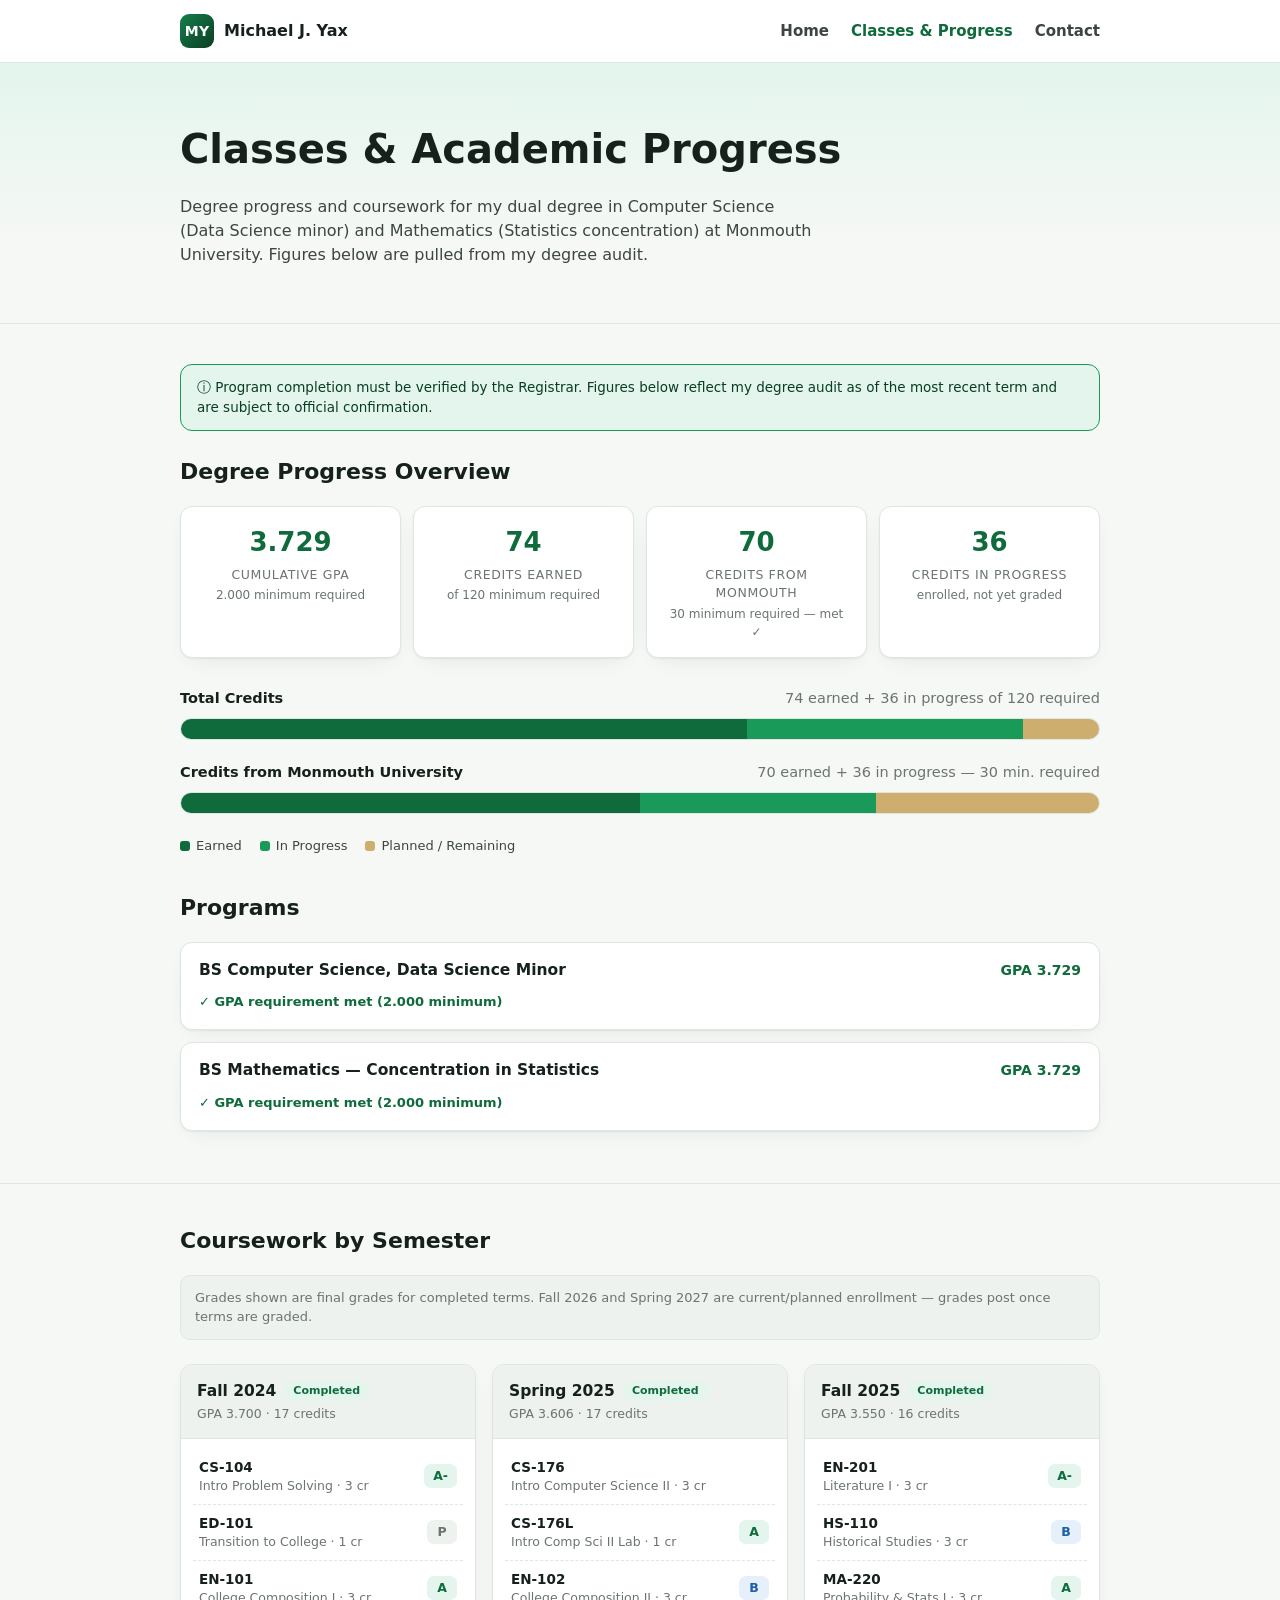
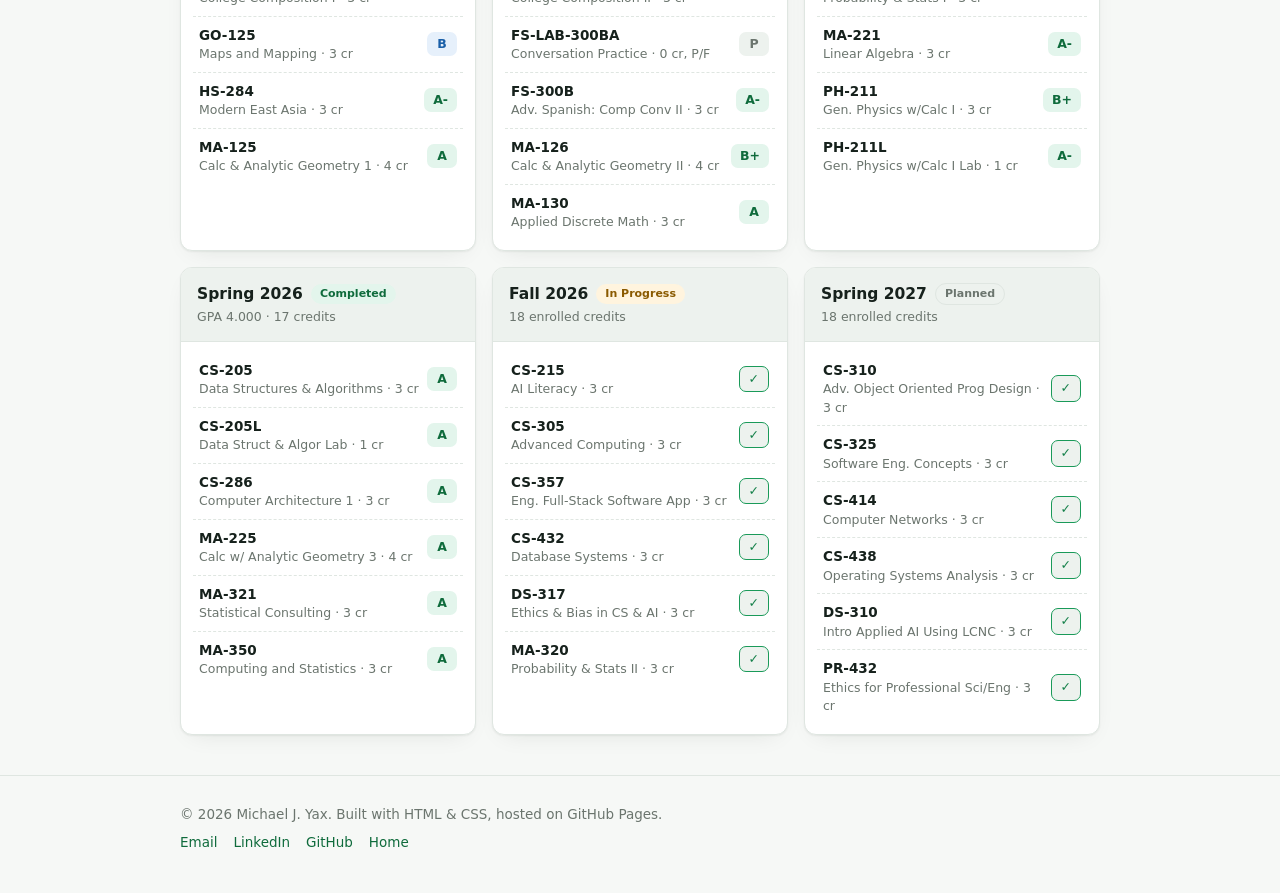
==== classes.html @ 033274b9 "Add resume-style about-me site: home page and classes/progress page" ====
<!DOCTYPE html>
<html lang="en">
<head>
<meta charset="UTF-8">
<meta name="viewport" content="width=device-width, initial-scale=1.0">
<title>Classes & Progress — Michael J. Yax</title>
<meta name="description" content="Coursework, grades, and degree progress for Michael J. Yax at Monmouth University.">
<link rel="icon" href="data:image/svg+xml,%3Csvg xmlns='http://www.w3.org/2000/svg' viewBox='0 0 32 32'%3E%3Crect width='32' height='32' rx='7' fill='%230f6b3c'/%3E%3Ctext x='16' y='22' font-size='15' font-family='Segoe UI,Arial' font-weight='700' fill='white' text-anchor='middle'%3EMY%3C/text%3E%3C/svg%3E">
<link rel="stylesheet" href="styles.css">
</head>
<body>

<header class="site">
  <nav class="nav">
    <a class="brand" href="index.html">
      <span class="mono">MY</span>
      Michael J. Yax
    </a>
    <button class="navtoggle" id="navToggle" aria-label="Toggle menu" aria-expanded="false">☰</button>
    <div class="navlinks" id="navLinks">
      <a href="index.html">Home</a>
      <a href="classes.html" class="active">Classes &amp; Progress</a>
      <a href="mailto:myax7295@gmail.com">Contact</a>
    </div>
  </nav>
</header>

<section class="hero">
  <div class="wrap">
    <h1>Classes &amp; Academic Progress</h1>
    <p class="lead">Degree progress and coursework for my dual degree in Computer Science (Data Science minor) and Mathematics (Statistics concentration) at Monmouth University. Figures below are pulled from my degree audit.</p>
  </div>
</section>

<section class="block">
  <div class="wrap">
    <div class="verify-banner">
      ⓘ Program completion must be verified by the Registrar. Figures below reflect my degree audit as of the most recent term and are subject to official confirmation.
    </div>

    <h2>Degree Progress Overview</h2>

    <div class="stat-grid">
      <div class="stat-card">
        <div class="num">3.729</div>
        <div class="lab">Cumulative GPA</div>
        <div class="sub">2.000 minimum required</div>
      </div>
      <div class="stat-card">
        <div class="num">74</div>
        <div class="lab">Credits Earned</div>
        <div class="sub">of 120 minimum required</div>
      </div>
      <div class="stat-card">
        <div class="num">70</div>
        <div class="lab">Credits from Monmouth</div>
        <div class="sub">30 minimum required — met ✓</div>
      </div>
      <div class="stat-card">
        <div class="num">36</div>
        <div class="lab">Credits In Progress</div>
        <div class="sub">enrolled, not yet graded</div>
      </div>
    </div>

    <div class="progress-block">
      <div class="plabel">
        <span class="name">Total Credits</span>
        <span class="stat">74 earned + 36 in progress of 120 required</span>
      </div>
      <div class="progress-track">
        <div class="progress-seg earned" data-target="61.7" style="width:0"></div>
        <div class="progress-seg inprogress" data-target="30" style="width:0"></div>
        <div class="progress-seg needed" data-target="8.3" style="width:0"></div>
      </div>
    </div>

    <div class="progress-block">
      <div class="plabel">
        <span class="name">Credits from Monmouth University</span>
        <span class="stat">70 earned + 36 in progress — 30 min. required</span>
      </div>
      <div class="progress-track">
        <div class="progress-seg earned" data-target="50" style="width:0"></div>
        <div class="progress-seg inprogress" data-target="25.7" style="width:0"></div>
        <div class="progress-seg needed" data-target="24.3" style="width:0"></div>
      </div>
    </div>

    <div class="legend">
      <span class="earned"><span class="dot"></span>Earned</span>
      <span class="inprogress"><span class="dot"></span>In Progress</span>
      <span class="needed"><span class="dot"></span>Planned / Remaining</span>
    </div>

    <h2 style="margin-top:36px;">Programs</h2>
    <div class="program-card">
      <div class="row-top">
        <span class="pname">BS Computer Science, Data Science Minor</span>
        <span class="pgpa">GPA 3.729</span>
      </div>
      <div class="met">✓ GPA requirement met (2.000 minimum)</div>
    </div>
    <div class="program-card">
      <div class="row-top">
        <span class="pname">BS Mathematics — Concentration in Statistics</span>
        <span class="pgpa">GPA 3.729</span>
      </div>
      <div class="met">✓ GPA requirement met (2.000 minimum)</div>
    </div>
  </div>
</section>

<section class="block">
  <div class="wrap">
    <h2>Coursework by Semester</h2>
    <p class="note">Grades shown are final grades for completed terms. Fall 2026 and Spring 2027 are current/planned enrollment — grades post once terms are graded.</p>

    <div class="term-grid" id="termGrid">

      <div class="term-card">
        <div class="term-head">
          <span class="term-name">Fall 2024</span><span class="term-status done">Completed</span>
          <div class="term-meta">GPA 3.700 · 17 credits</div>
        </div>
        <ul class="course-list">
          <li class="course-item"><div class="cinfo"><span class="ccode">CS-104</span><span class="cname">Intro Problem Solving · 3 cr</span></div><span class="grade">A-</span></li>
          <li class="course-item"><div class="cinfo"><span class="ccode">ED-101</span><span class="cname">Transition to College · 1 cr</span></div><span class="grade pass">P</span></li>
          <li class="course-item"><div class="cinfo"><span class="ccode">EN-101</span><span class="cname">College Composition I · 3 cr</span></div><span class="grade">A</span></li>
          <li class="course-item"><div class="cinfo"><span class="ccode">GO-125</span><span class="cname">Maps and Mapping · 3 cr</span></div><span class="grade b">B</span></li>
          <li class="course-item"><div class="cinfo"><span class="ccode">HS-284</span><span class="cname">Modern East Asia · 3 cr</span></div><span class="grade">A-</span></li>
          <li class="course-item"><div class="cinfo"><span class="ccode">MA-125</span><span class="cname">Calc &amp; Analytic Geometry 1 · 4 cr</span></div><span class="grade">A</span></li>
        </ul>
      </div>

      <div class="term-card">
        <div class="term-head">
          <span class="term-name">Spring 2025</span><span class="term-status done">Completed</span>
          <div class="term-meta">GPA 3.606 · 17 credits</div>
        </div>
        <ul class="course-list">
          <li class="course-item"><div class="cinfo"><span class="ccode">CS-176</span><span class="cname">Intro Computer Science II · 3 cr</span></div></li>
          <li class="course-item"><div class="cinfo"><span class="ccode">CS-176L</span><span class="cname">Intro Comp Sci II Lab · 1 cr</span></div><span class="grade">A</span></li>
          <li class="course-item"><div class="cinfo"><span class="ccode">EN-102</span><span class="cname">College Composition II · 3 cr</span></div><span class="grade b">B</span></li>
          <li class="course-item"><div class="cinfo"><span class="ccode">FS-LAB-300BA</span><span class="cname">Conversation Practice · 0 cr, P/F</span></div><span class="grade pass">P</span></li>
          <li class="course-item"><div class="cinfo"><span class="ccode">FS-300B</span><span class="cname">Adv. Spanish: Comp Conv II · 3 cr</span></div><span class="grade">A-</span></li>
          <li class="course-item"><div class="cinfo"><span class="ccode">MA-126</span><span class="cname">Calc &amp; Analytic Geometry II · 4 cr</span></div><span class="grade">B+</span></li>
          <li class="course-item"><div class="cinfo"><span class="ccode">MA-130</span><span class="cname">Applied Discrete Math · 3 cr</span></div><span class="grade">A</span></li>
        </ul>
      </div>

      <div class="term-card">
        <div class="term-head">
          <span class="term-name">Fall 2025</span><span class="term-status done">Completed</span>
          <div class="term-meta">GPA 3.550 · 16 credits</div>
        </div>
        <ul class="course-list">
          <li class="course-item"><div class="cinfo"><span class="ccode">EN-201</span><span class="cname">Literature I · 3 cr</span></div><span class="grade">A-</span></li>
          <li class="course-item"><div class="cinfo"><span class="ccode">HS-110</span><span class="cname">Historical Studies · 3 cr</span></div><span class="grade b">B</span></li>
          <li class="course-item"><div class="cinfo"><span class="ccode">MA-220</span><span class="cname">Probability &amp; Stats I · 3 cr</span></div><span class="grade">A</span></li>
          <li class="course-item"><div class="cinfo"><span class="ccode">MA-221</span><span class="cname">Linear Algebra · 3 cr</span></div><span class="grade">A-</span></li>
          <li class="course-item"><div class="cinfo"><span class="ccode">PH-211</span><span class="cname">Gen. Physics w/Calc I · 3 cr</span></div><span class="grade">B+</span></li>
          <li class="course-item"><div class="cinfo"><span class="ccode">PH-211L</span><span class="cname">Gen. Physics w/Calc I Lab · 1 cr</span></div><span class="grade">A-</span></li>
        </ul>
      </div>

      <div class="term-card">
        <div class="term-head">
          <span class="term-name">Spring 2026</span><span class="term-status done">Completed</span>
          <div class="term-meta">GPA 4.000 · 17 credits</div>
        </div>
        <ul class="course-list">
          <li class="course-item"><div class="cinfo"><span class="ccode">CS-205</span><span class="cname">Data Structures &amp; Algorithms · 3 cr</span></div><span class="grade">A</span></li>
          <li class="course-item"><div class="cinfo"><span class="ccode">CS-205L</span><span class="cname">Data Struct &amp; Algor Lab · 1 cr</span></div><span class="grade">A</span></li>
          <li class="course-item"><div class="cinfo"><span class="ccode">CS-286</span><span class="cname">Computer Architecture 1 · 3 cr</span></div><span class="grade">A</span></li>
          <li class="course-item"><div class="cinfo"><span class="ccode">MA-225</span><span class="cname">Calc w/ Analytic Geometry 3 · 4 cr</span></div><span class="grade">A</span></li>
          <li class="course-item"><div class="cinfo"><span class="ccode">MA-321</span><span class="cname">Statistical Consulting · 3 cr</span></div><span class="grade">A</span></li>
          <li class="course-item"><div class="cinfo"><span class="ccode">MA-350</span><span class="cname">Computing and Statistics · 3 cr</span></div><span class="grade">A</span></li>
        </ul>
      </div>

      <div class="term-card">
        <div class="term-head">
          <span class="term-name">Fall 2026</span><span class="term-status progress">In Progress</span>
          <div class="term-meta">18 enrolled credits</div>
        </div>
        <ul class="course-list">
          <li class="course-item"><div class="cinfo"><span class="ccode">CS-215</span><span class="cname">AI Literacy · 3 cr</span></div><span class="grade enrolled">✓</span></li>
          <li class="course-item"><div class="cinfo"><span class="ccode">CS-305</span><span class="cname">Advanced Computing · 3 cr</span></div><span class="grade enrolled">✓</span></li>
          <li class="course-item"><div class="cinfo"><span class="ccode">CS-357</span><span class="cname">Eng. Full-Stack Software App · 3 cr</span></div><span class="grade enrolled">✓</span></li>
          <li class="course-item"><div class="cinfo"><span class="ccode">CS-432</span><span class="cname">Database Systems · 3 cr</span></div><span class="grade enrolled">✓</span></li>
          <li class="course-item"><div class="cinfo"><span class="ccode">DS-317</span><span class="cname">Ethics &amp; Bias in CS &amp; AI · 3 cr</span></div><span class="grade enrolled">✓</span></li>
          <li class="course-item"><div class="cinfo"><span class="ccode">MA-320</span><span class="cname">Probability &amp; Stats II · 3 cr</span></div><span class="grade enrolled">✓</span></li>
        </ul>
      </div>

      <div class="term-card">
        <div class="term-head">
          <span class="term-name">Spring 2027</span><span class="term-status planned">Planned</span>
          <div class="term-meta">18 enrolled credits</div>
        </div>
        <ul class="course-list">
          <li class="course-item"><div class="cinfo"><span class="ccode">CS-310</span><span class="cname">Adv. Object Oriented Prog Design · 3 cr</span></div><span class="grade enrolled">✓</span></li>
          <li class="course-item"><div class="cinfo"><span class="ccode">CS-325</span><span class="cname">Software Eng. Concepts · 3 cr</span></div><span class="grade enrolled">✓</span></li>
          <li class="course-item"><div class="cinfo"><span class="ccode">CS-414</span><span class="cname">Computer Networks · 3 cr</span></div><span class="grade enrolled">✓</span></li>
          <li class="course-item"><div class="cinfo"><span class="ccode">CS-438</span><span class="cname">Operating Systems Analysis · 3 cr</span></div><span class="grade enrolled">✓</span></li>
          <li class="course-item"><div class="cinfo"><span class="ccode">DS-310</span><span class="cname">Intro Applied AI Using LCNC · 3 cr</span></div><span class="grade enrolled">✓</span></li>
          <li class="course-item"><div class="cinfo"><span class="ccode">PR-432</span><span class="cname">Ethics for Professional Sci/Eng · 3 cr</span></div><span class="grade enrolled">✓</span></li>
        </ul>
      </div>

    </div>
  </div>
</section>

<footer class="site">
  <div class="wrap">
    <div>© <span id="year"></span> Michael J. Yax. Built with HTML &amp; CSS, hosted on GitHub Pages.</div>
    <div class="flinks">
      <a href="mailto:myax7295@gmail.com">Email</a>
      <a href="https://www.linkedin.com/in/myax/" target="_blank" rel="noopener">LinkedIn</a>
      <a href="https://github.com/MiK32000" target="_blank" rel="noopener">GitHub</a>
      <a href="index.html">Home</a>
    </div>
  </div>
</footer>

<script src="script.js"></script>
</body>
</html>
---- styles.css ----
:root {
  --green-900: #0b3d24;
  --green-700: #0f6b3c;
  --green-600: #15804a;
  --green-500: #1a9a59;
  --green-100: #e3f5ec;
  --tan-400: #cdae6f;
  --ink-900: #16211c;
  --ink-700: #3c463f;
  --ink-500: #6b756e;
  --paper-0: #ffffff;
  --paper-50: #f6f8f6;
  --paper-100: #edf2ee;
  --border: #dfe6e1;
  --radius: 12px;
  --shadow: 0 1px 2px rgba(16, 33, 22, 0.06), 0 8px 24px -12px rgba(16, 33, 22, 0.12);
  --max-w: 960px;
}

@media (prefers-color-scheme: dark) {
  :root {
    --green-100: #123123;
    --ink-900: #eef3ef;
    --ink-700: #c7d1cb;
    --ink-500: #93a099;
    --paper-0: #10160f;
    --paper-50: #141c13;
    --paper-100: #1a231a;
    --border: #263229;
    --shadow: 0 1px 2px rgba(0, 0, 0, 0.3), 0 8px 24px -12px rgba(0, 0, 0, 0.5);
  }
}

* { box-sizing: border-box; }
html { scroll-behavior: smooth; }

body {
  margin: 0;
  font-family: "Segoe UI", system-ui, -apple-system, Roboto, Helvetica, Arial, sans-serif;
  background: var(--paper-50);
  color: var(--ink-900);
  line-height: 1.5;
  -webkit-font-smoothing: antialiased;
}

a { color: var(--green-700); text-decoration: none; }
a:hover { text-decoration: underline; }

img { max-width: 100%; }

.wrap {
  max-width: var(--max-w);
  margin: 0 auto;
  padding: 0 20px;
}

/* Header / Nav */
header.site {
  position: sticky;
  top: 0;
  z-index: 20;
  background: var(--paper-0);
  border-bottom: 1px solid var(--border);
}

.nav {
  display: flex;
  align-items: center;
  justify-content: space-between;
  padding: 14px 20px;
  max-width: var(--max-w);
  margin: 0 auto;
}

.brand {
  display: flex;
  align-items: center;
  gap: 10px;
  font-weight: 700;
  color: var(--ink-900);
}

.brand .mono {
  width: 34px;
  height: 34px;
  border-radius: 9px;
  background: linear-gradient(135deg, var(--green-600), var(--green-900));
  color: #fff;
  display: flex;
  align-items: center;
  justify-content: center;
  font-size: 14px;
  letter-spacing: 0.02em;
}

.navlinks {
  display: flex;
  gap: 22px;
  align-items: center;
}

.navlinks a {
  color: var(--ink-700);
  font-weight: 600;
  font-size: 15px;
}

.navlinks a.active { color: var(--green-700); }

.navtoggle {
  display: none;
  background: none;
  border: 1px solid var(--border);
  border-radius: 8px;
  padding: 8px 10px;
  cursor: pointer;
  color: var(--ink-900);
}

@media (max-width: 640px) {
  .navtoggle { display: inline-flex; }
  .navlinks {
    position: absolute;
    top: 60px;
    right: 20px;
    left: 20px;
    background: var(--paper-0);
    border: 1px solid var(--border);
    border-radius: var(--radius);
    box-shadow: var(--shadow);
    flex-direction: column;
    align-items: flex-start;
    padding: 14px 18px;
    gap: 14px;
    display: none;
  }
  .navlinks.open { display: flex; }
}

/* Hero */
.hero {
  padding: 56px 0 40px;
  border-bottom: 1px solid var(--border);
  background: linear-gradient(180deg, var(--green-100), transparent 70%);
}

.hero h1 {
  font-size: clamp(28px, 5vw, 40px);
  margin: 0 0 6px;
  color: var(--ink-900);
}

.hero .subtitle {
  font-size: 18px;
  color: var(--green-700);
  font-weight: 600;
  margin: 0 0 16px;
}

.hero p.lead {
  max-width: 640px;
  color: var(--ink-700);
  font-size: 16px;
}

.facts {
  display: grid;
  grid-template-columns: repeat(auto-fit, minmax(180px, 1fr));
  gap: 12px;
  margin: 26px 0 22px;
}

.fact {
  background: var(--paper-0);
  border: 1px solid var(--border);
  border-radius: var(--radius);
  padding: 14px 16px;
  box-shadow: var(--shadow);
}

.fact .k {
  font-size: 12px;
  text-transform: uppercase;
  letter-spacing: 0.06em;
  color: var(--ink-500);
  margin-bottom: 4px;
}

.fact .v {
  font-size: 15px;
  font-weight: 700;
  color: var(--ink-900);
}

.linkrow {
  display: flex;
  flex-wrap: wrap;
  gap: 10px;
  margin-top: 8px;
}

.pill {
  display: inline-flex;
  align-items: center;
  gap: 8px;
  padding: 9px 16px;
  border-radius: 999px;
  border: 1px solid var(--border);
  background: var(--paper-0);
  color: var(--ink-900);
  font-weight: 600;
  font-size: 14px;
  box-shadow: var(--shadow);
}

.pill:hover { border-color: var(--green-600); text-decoration: none; }

.pill.primary {
  background: var(--green-700);
  border-color: var(--green-700);
  color: #fff;
}

/* Sections */
section.block {
  padding: 40px 0;
  border-bottom: 1px solid var(--border);
}

section.block h2 {
  font-size: 22px;
  margin: 0 0 18px;
  color: var(--ink-900);
}

.badges {
  display: flex;
  flex-wrap: wrap;
  gap: 8px;
}

.badge {
  background: var(--paper-100);
  border: 1px solid var(--border);
  color: var(--ink-700);
  padding: 7px 13px;
  border-radius: 999px;
  font-size: 13.5px;
  font-weight: 600;
}

/* Experience cards */
.card {
  background: var(--paper-0);
  border: 1px solid var(--border);
  border-radius: var(--radius);
  padding: 18px 20px;
  box-shadow: var(--shadow);
  margin-bottom: 14px;
}

.card .row-top {
  display: flex;
  justify-content: space-between;
  align-items: baseline;
  flex-wrap: wrap;
  gap: 6px;
  margin-bottom: 4px;
}

.card .title { font-weight: 700; font-size: 16px; color: var(--ink-900); }
.card .org { color: var(--green-700); font-weight: 600; font-size: 14px; }
.card .dates { color: var(--ink-500); font-size: 13.5px; white-space: nowrap; }
.card ul { margin: 8px 0 0; padding-left: 18px; color: var(--ink-700); font-size: 14.5px; }
.card ul li { margin-bottom: 3px; }

.edu-card { display: flex; justify-content: space-between; flex-wrap: wrap; gap: 8px; }
.edu-card .name { font-weight: 700; }
.edu-card .school { color: var(--ink-700); font-size: 14px; }
.edu-card .gpa { color: var(--green-700); font-weight: 700; font-size: 14px; }

.cta-inline {
  margin-top: 6px;
}

footer.site {
  padding: 28px 0 40px;
  color: var(--ink-500);
  font-size: 13.5px;
}

footer.site .flinks { display: flex; gap: 16px; margin-top: 8px; flex-wrap: wrap; }

/* ---- Progress bars (classes page) ---- */
.progress-track {
  width: 100%;
  height: 22px;
  background: var(--paper-100);
  border: 1px solid var(--border);
  border-radius: 999px;
  overflow: hidden;
  display: flex;
}

.progress-seg {
  height: 100%;
  display: flex;
  align-items: center;
  justify-content: center;
  color: #fff;
  font-size: 12px;
  font-weight: 700;
  transition: width 900ms ease;
  width: 0;
}

.progress-seg.earned { background: var(--green-700); }
.progress-seg.inprogress { background: var(--green-500); color: #06301b; }
.progress-seg.needed { background: var(--tan-400); color: #4a3b16; }

.progress-block { margin-bottom: 22px; }
.progress-block .plabel {
  display: flex;
  justify-content: space-between;
  align-items: baseline;
  margin-bottom: 8px;
  font-size: 14.5px;
}
.progress-block .plabel .name { font-weight: 700; color: var(--ink-900); }
.progress-block .plabel .stat { color: var(--ink-500); }

.legend { display: flex; gap: 18px; flex-wrap: wrap; margin: 14px 0 6px; font-size: 13px; color: var(--ink-700); }
.legend span.dot { display: inline-block; width: 10px; height: 10px; border-radius: 3px; margin-right: 6px; vertical-align: middle; }
.legend .earned .dot { background: var(--green-700); }
.legend .inprogress .dot { background: var(--green-500); }
.legend .needed .dot { background: var(--tan-400); }

.stat-grid {
  display: grid;
  grid-template-columns: repeat(auto-fit, minmax(160px, 1fr));
  gap: 12px;
  margin: 18px 0 30px;
}

.stat-card {
  background: var(--paper-0);
  border: 1px solid var(--border);
  border-radius: var(--radius);
  padding: 16px 18px;
  box-shadow: var(--shadow);
  text-align: center;
}

.stat-card .num { font-size: 26px; font-weight: 800; color: var(--green-700); }
.stat-card .lab { font-size: 12.5px; color: var(--ink-500); margin-top: 4px; text-transform: uppercase; letter-spacing: 0.05em; }
.stat-card .sub { font-size: 12px; color: var(--ink-500); margin-top: 2px; }

.program-card {
  background: var(--paper-0);
  border: 1px solid var(--border);
  border-radius: var(--radius);
  padding: 16px 18px;
  box-shadow: var(--shadow);
  margin-bottom: 12px;
}

.program-card .row-top {
  display: flex;
  justify-content: space-between;
  align-items: center;
  flex-wrap: wrap;
  gap: 6px;
  margin-bottom: 4px;
}

.program-card .pname { font-weight: 700; font-size: 15.5px; }
.program-card .pgpa { color: var(--green-700); font-weight: 700; font-size: 14px; }
.met {
  display: inline-flex;
  align-items: center;
  gap: 5px;
  color: var(--green-700);
  font-size: 13px;
  font-weight: 700;
  margin-top: 6px;
}

/* Semester grid */
.term-grid {
  display: grid;
  grid-template-columns: repeat(auto-fill, minmax(260px, 1fr));
  gap: 16px;
}

.term-card {
  background: var(--paper-0);
  border: 1px solid var(--border);
  border-radius: var(--radius);
  box-shadow: var(--shadow);
  overflow: hidden;
  display: flex;
  flex-direction: column;
}

.term-head {
  padding: 14px 16px;
  border-bottom: 1px solid var(--border);
  background: var(--paper-100);
}

.term-head .term-name { font-weight: 800; font-size: 15.5px; color: var(--ink-900); }
.term-head .term-meta { font-size: 12.5px; color: var(--ink-500); margin-top: 2px; }

.term-status {
  display: inline-block;
  font-size: 11px;
  font-weight: 700;
  padding: 2px 9px;
  border-radius: 999px;
  margin-left: 8px;
  vertical-align: middle;
}
.term-status.done { background: var(--green-100); color: var(--green-700); }
.term-status.progress { background: #fff4de; color: #8a5a00; }
.term-status.planned { background: var(--paper-100); color: var(--ink-500); border: 1px solid var(--border); }

@media (prefers-color-scheme: dark) {
  .term-status.progress { background: #3a2c0f; color: #ffcf7d; }
}

.course-list { list-style: none; margin: 0; padding: 10px 12px; flex: 1; }

.course-item {
  display: flex;
  justify-content: space-between;
  align-items: center;
  gap: 8px;
  padding: 8px 6px;
  border-bottom: 1px dashed var(--border);
  font-size: 13.5px;
}
.course-item:last-child { border-bottom: none; }

.course-item .cinfo { display: flex; flex-direction: column; }
.course-item .ccode { font-weight: 700; color: var(--ink-900); }
.course-item .cname { color: var(--ink-500); font-size: 12.5px; }
.course-item .cred { color: var(--ink-500); font-size: 11.5px; }

.grade {
  font-weight: 800;
  font-size: 12.5px;
  padding: 3px 9px;
  border-radius: 7px;
  min-width: 30px;
  text-align: center;
  background: var(--green-100);
  color: var(--green-700);
  flex-shrink: 0;
}

.grade.b { background: #e6f0fb; color: #1a5fa8; }
.grade.pass { background: var(--paper-100); color: var(--ink-500); }
.grade.enrolled { background: var(--paper-100); color: var(--green-600); border: 1px solid var(--green-500); }

@media (prefers-color-scheme: dark) {
  .grade.b { background: #12233a; color: #7fb2e8; }
}

.note {
  font-size: 13px;
  color: var(--ink-500);
  background: var(--paper-100);
  border: 1px solid var(--border);
  border-radius: 10px;
  padding: 12px 14px;
  margin-bottom: 24px;
}

.verify-banner {
  display: flex;
  gap: 10px;
  align-items: flex-start;
  background: var(--green-100);
  border: 1px solid var(--green-500);
  color: var(--green-900);
  border-radius: var(--radius);
  padding: 12px 16px;
  font-size: 13.5px;
  margin-bottom: 24px;
}
@media (prefers-color-scheme: dark) {
  .verify-banner { color: #cdeedc; }
}
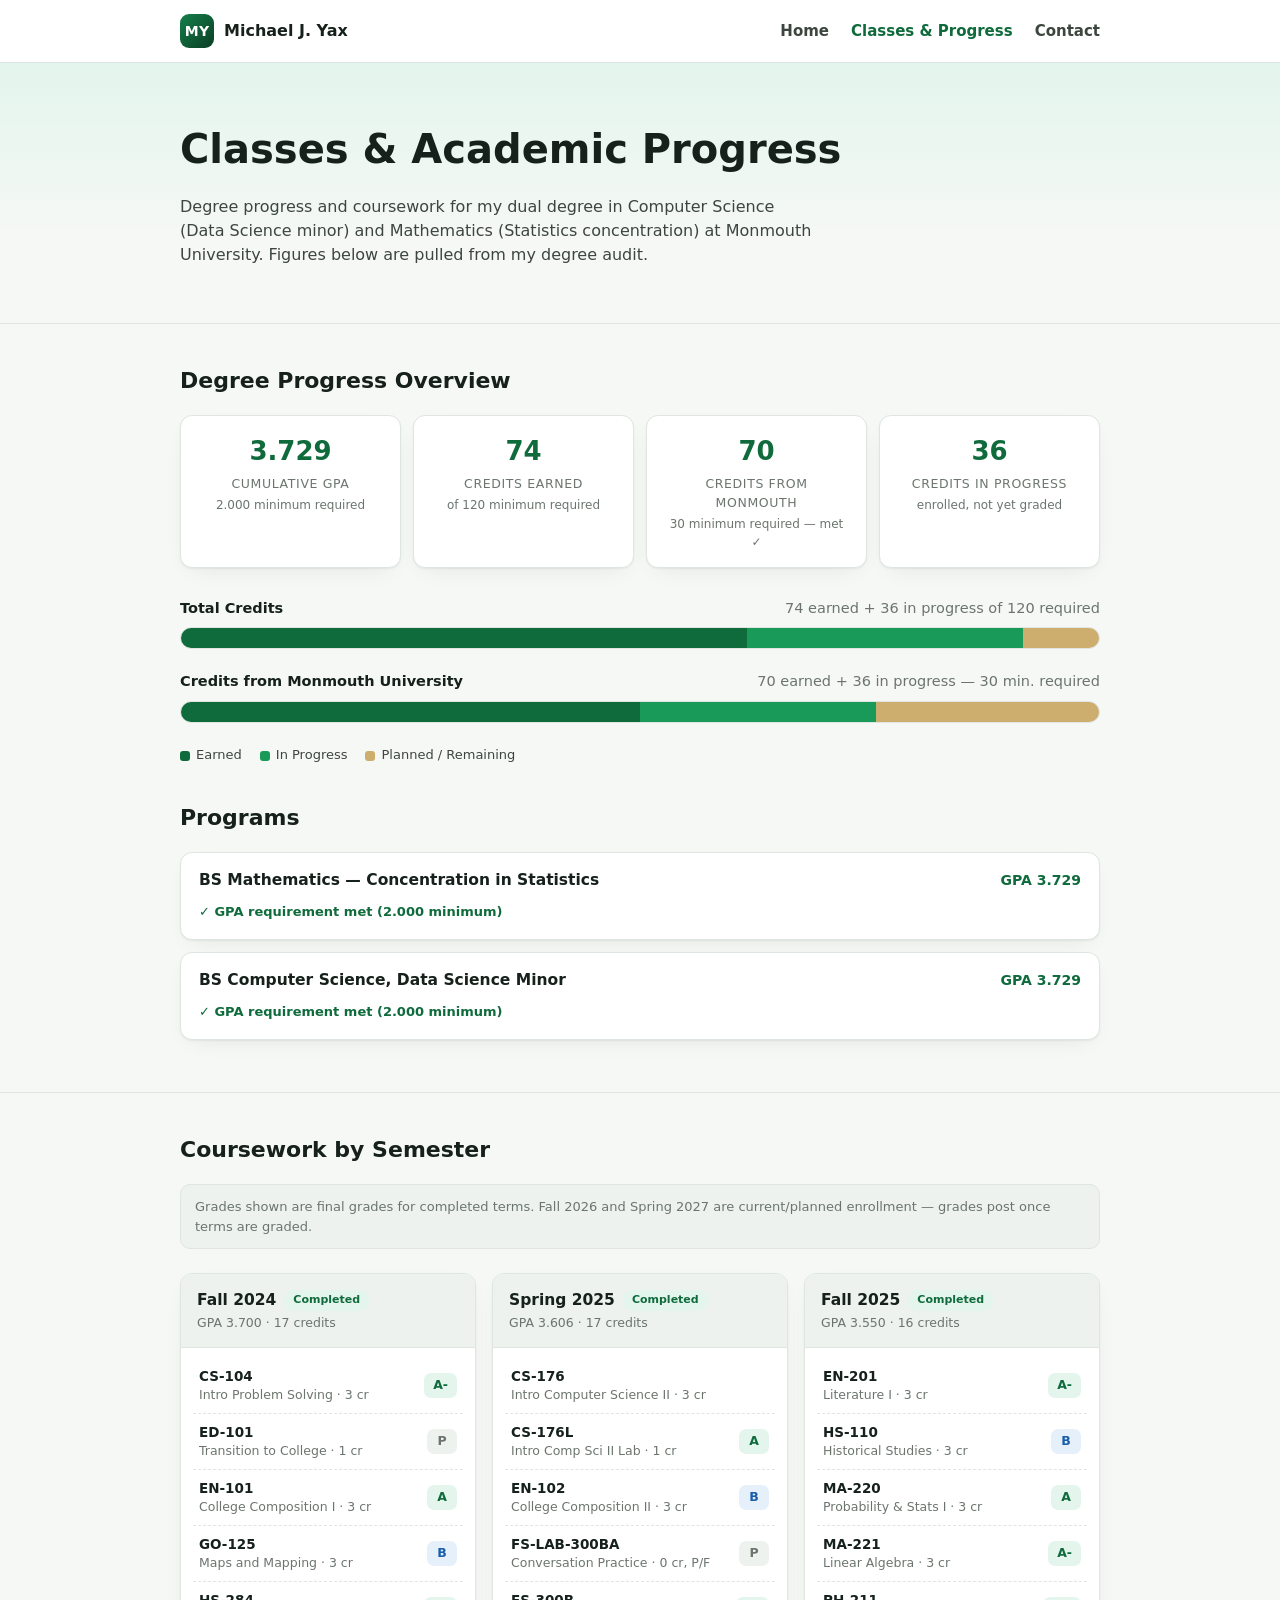
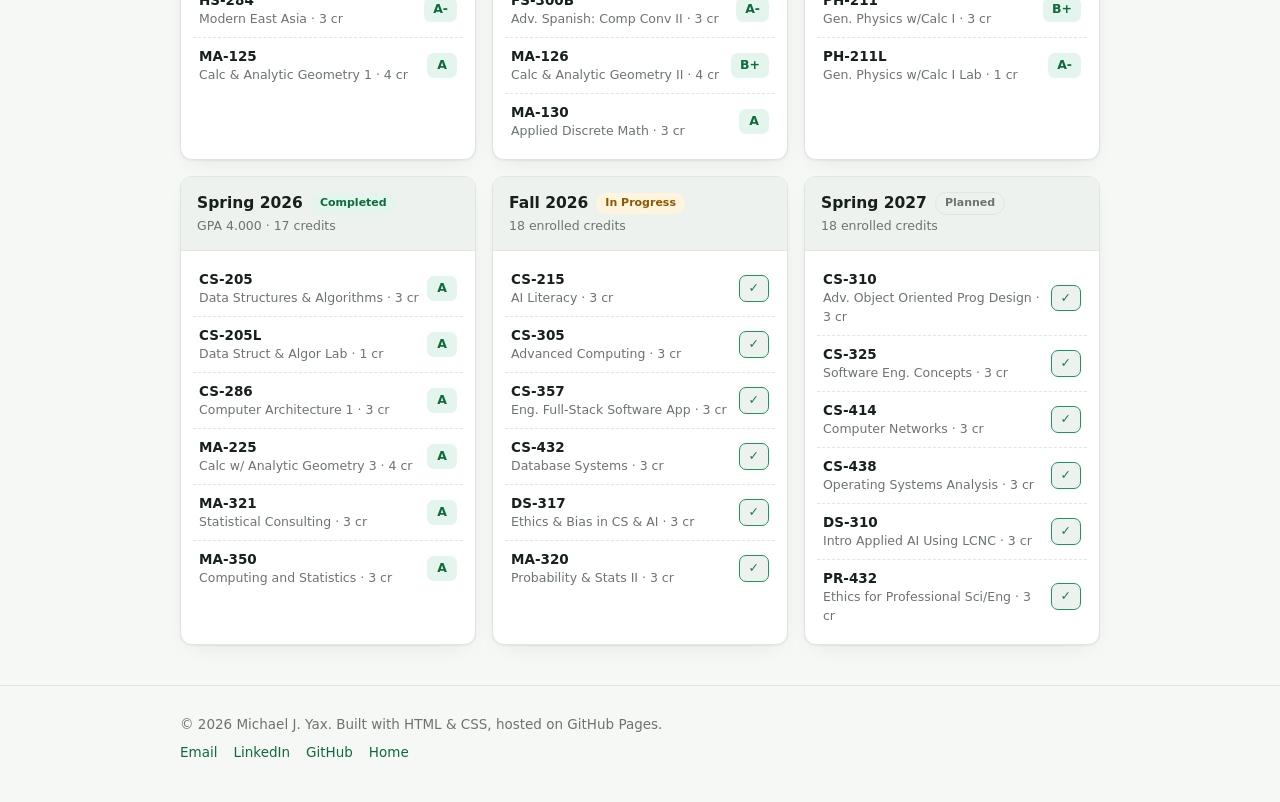
==== commit 856affeb: "Sync content with updated resume; remove registrar verification banner" ====
--- a/classes.html
+++ b/classes.html
@@ -34,10 +34,6 @@
 
 <section class="block">
   <div class="wrap">
-    <div class="verify-banner">
-      ⓘ Program completion must be verified by the Registrar. Figures below reflect my degree audit as of the most recent term and are subject to official confirmation.
-    </div>
-
     <h2>Degree Progress Overview</h2>
 
     <div class="stat-grid">
@@ -96,14 +92,14 @@
     <h2 style="margin-top:36px;">Programs</h2>
     <div class="program-card">
       <div class="row-top">
-        <span class="pname">BS Computer Science, Data Science Minor</span>
+        <span class="pname">BS Mathematics — Concentration in Statistics</span>
         <span class="pgpa">GPA 3.729</span>
       </div>
       <div class="met">✓ GPA requirement met (2.000 minimum)</div>
     </div>
     <div class="program-card">
       <div class="row-top">
-        <span class="pname">BS Mathematics — Concentration in Statistics</span>
+        <span class="pname">BS Computer Science, Data Science Minor</span>
         <span class="pgpa">GPA 3.729</span>
       </div>
       <div class="met">✓ GPA requirement met (2.000 minimum)</div>
--- a/styles.css
+++ b/styles.css
@@ -163,6 +163,156 @@
   font-size: 16px;
 }
 
+.hero-inner {
+  display: flex;
+  align-items: center;
+  gap: 40px;
+  flex-wrap: wrap;
+}
+
+.hero-text {
+  flex: 1 1 360px;
+  min-width: 0;
+}
+
+.orbit-panel {
+  flex: 1 1 300px;
+  max-width: 420px;
+  margin: 0 auto;
+}
+
+.orbit-card {
+  position: relative;
+  aspect-ratio: 4 / 3;
+  background: var(--paper-100);
+  border: 1px solid var(--border);
+  border-radius: var(--radius);
+  overflow: hidden;
+  box-shadow: var(--shadow);
+}
+
+.orbit-dots {
+  position: absolute;
+  inset: 0;
+  background-image: radial-gradient(circle, var(--ink-500) 1px, transparent 1px);
+  background-size: 22px 22px;
+  opacity: 0.18;
+}
+
+.orbit-fade {
+  position: absolute;
+  inset: 0;
+  background: linear-gradient(to bottom, var(--paper-100) 0%, transparent 18%, transparent 82%, var(--paper-100) 100%);
+  pointer-events: none;
+}
+
+.orbit-svg {
+  position: absolute;
+  inset: 0;
+  width: 100%;
+  height: 100%;
+}
+
+.orbit-path-bg {
+  stroke: var(--border);
+  stroke-width: 1;
+  fill: none;
+}
+
+.orbit-path-anim {
+  stroke-width: 2.5;
+  fill: none;
+  stroke-linecap: round;
+  stroke-dasharray: 40 400;
+  animation: orbit-dash 3.6s linear infinite;
+}
+
+.orbit-center {
+  position: absolute;
+  top: 50%;
+  left: 50%;
+  transform: translate(-50%, -50%);
+  z-index: 3;
+  width: 52px;
+  height: 52px;
+  border-radius: 14px;
+  background: linear-gradient(135deg, var(--green-600), var(--green-900));
+  color: #fff;
+  display: flex;
+  align-items: center;
+  justify-content: center;
+  font-weight: 800;
+  font-size: 14px;
+  letter-spacing: 0.02em;
+  box-shadow: 0 6px 18px -6px rgba(11, 61, 36, 0.5);
+}
+
+.orbit-center::after {
+  content: "";
+  position: absolute;
+  inset: -9px;
+  border-radius: 18px;
+  border: 2px solid var(--green-500);
+  opacity: 0.35;
+  animation: orbit-pulse 3s ease-in-out infinite;
+}
+
+.orbit-node {
+  position: absolute;
+  width: 42px;
+  height: 42px;
+  border-radius: 11px;
+  background: var(--paper-0);
+  border: 1px solid var(--border);
+  display: flex;
+  align-items: center;
+  justify-content: center;
+  color: var(--ink-900);
+  box-shadow: var(--shadow);
+  transform: translate(-50%, -50%);
+  opacity: 0;
+  z-index: 2;
+  animation: orbit-node-in 0.5s ease forwards;
+}
+
+.orbit-node .mark {
+  font-weight: 800;
+  font-size: 12.5px;
+  color: var(--green-700);
+}
+
+.orbit-node svg {
+  width: 19px;
+  height: 19px;
+  color: var(--green-700);
+}
+
+.orbit-caption {
+  text-align: center;
+  font-size: 12.5px;
+  color: var(--ink-500);
+  margin: 10px 0 0;
+}
+
+@keyframes orbit-node-in {
+  from { opacity: 0; transform: translate(-50%, -50%) scale(0.7); }
+  to { opacity: 1; transform: translate(-50%, -50%) scale(1); }
+}
+
+@keyframes orbit-pulse {
+  0%, 100% { transform: scale(1); opacity: 0.35; }
+  50% { transform: scale(1.12); opacity: 0; }
+}
+
+@keyframes orbit-dash {
+  from { stroke-dashoffset: 440; }
+  to { stroke-dashoffset: 0; }
+}
+
+@media (max-width: 640px) {
+  .orbit-panel { max-width: 340px; }
+}
+
 .facts {
   display: grid;
   grid-template-columns: repeat(auto-fit, minmax(180px, 1fr));
